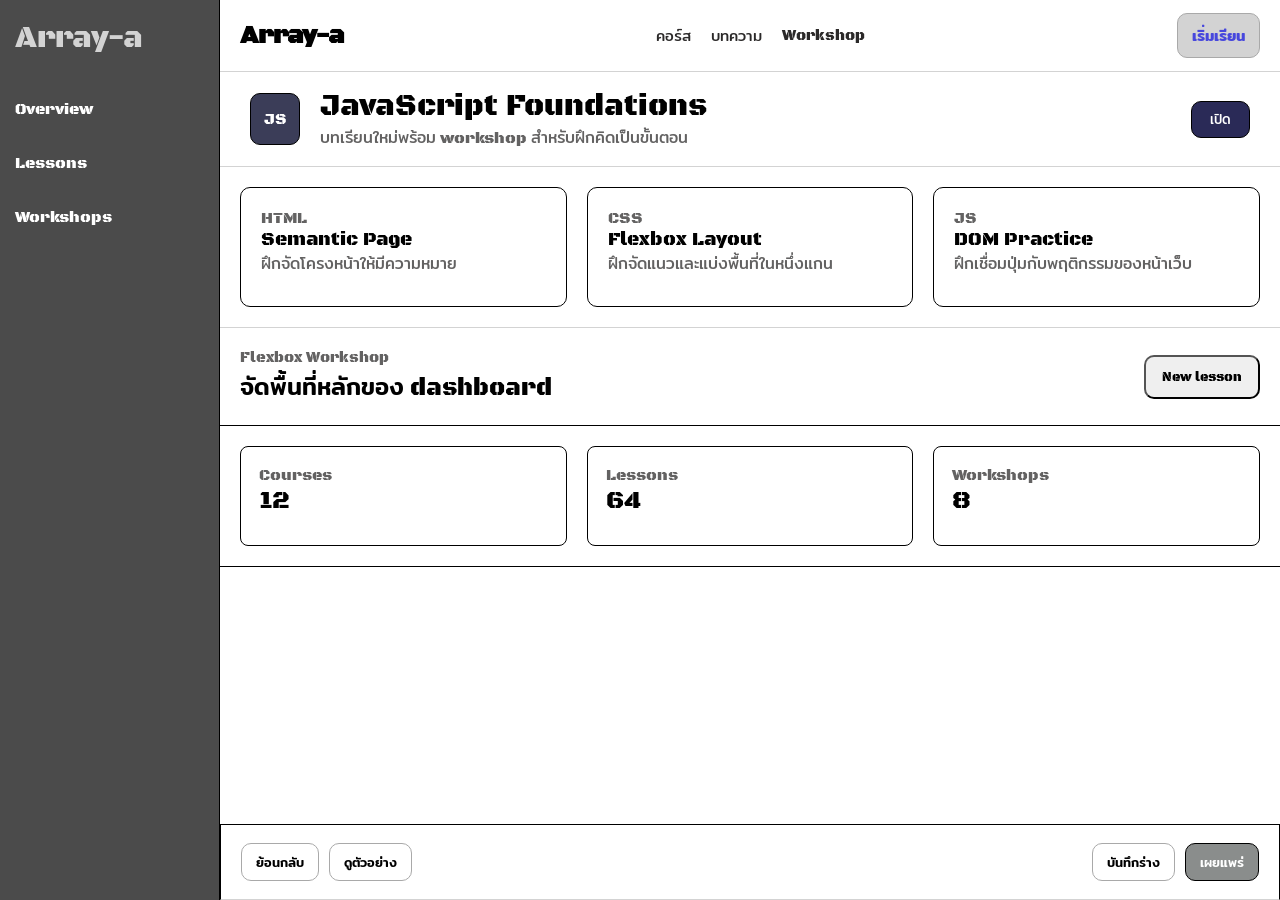
==== flexbox/index.html @ 6e294575 "Add CSS homework" ====
<!doctype html>
<html lang="th">
  <head>
    <meta charset="UTF-8" />
    <meta name="viewport" content="width=device-width, initial-scale=1.0" />

    <title>Flexbox Workshop</title>

    <link rel="stylesheet" href="../global.css" />
    <link rel="stylesheet" href="./flexbox.css" />
  </head>

  <body>
    <!-- 5. Dashboard Shell-->

    <main class="dashboard">
      <!-- Sidebar -->
      <aside class="sidebar">
        <p class="logo">Array-a</p>

        <a href="#">Overview</a>
        <a href="#">Lessons</a>
        <a href="#">Workshops</a>
      </aside>

      <!-- Main Content -->
      <section class="main">
        <!--1. App Header -->

        <header class="app-header">
          <a class="brand" href="#">Array-a</a>

          <nav class="nav">
            <a href="#">คอร์ส</a>
            <a href="#">บทความ</a>
            <a href="#">Workshop</a>
          </nav>

          <a class="cta" href="#">เริ่มเรียน</a>
        </header>

        <!--3. Media Object -->

        <article class="media">
          <div class="avatar">JS</div>

          <div class="media__content">
            <p class="media__title">JavaScript Foundations</p>

            <p class="media__meta">
              บทเรียนใหม่พร้อม workshop สำหรับฝึกคิดเป็นขั้นตอน
            </p>
          </div>

          <button class="media__action">เปิด</button>
        </article>

        <!--4. Responsive Card Row -->

        <section class="card-list">
          <article class="card">
            <p class="card__eyebrow">HTML</p>

            <h3>Semantic Page</h3>

            <p>ฝึกจัดโครงหน้าให้มีความหมาย</p>
          </article>

          <article class="card">
            <p class="card__eyebrow">CSS</p>

            <h3>Flexbox Layout</h3>

            <p>ฝึกจัดแนวและแบ่งพื้นที่ในหนึ่งแกน</p>
          </article>

          <article class="card">
            <p class="card__eyebrow">JS</p>

            <h3>DOM Practice</h3>

            <p>ฝึกเชื่อมปุ่มกับพฤติกรรมของหน้าเว็บ</p>
          </article>
        </section>

        <!-- Dashboard Content -->

        <div class="topbar">
          <div>
            <p class="label">Flexbox Workshop</p>

            <h1>จัดพื้นที่หลักของ dashboard</h1>
          </div>

          <button>New lesson</button>
        </div>

        <div class="summary">
          <article>
            Courses<br />
            <strong>12</strong>
          </article>

          <article>
            Lessons<br />
            <strong>64</strong>
          </article>

          <article>
            Workshops<br />
            <strong>8</strong>
          </article>
        </div>

        <!-- 2. Action Bar -->
        <footer class="panel">
          <div class="action-bar">
            <div class="action-group">
              <button onclick="window.location.href = '../'">ย้อนกลับ</button>
              <button>ดูตัวอย่าง</button>
            </div>

            <div class="action-group">
              <button class="secondary">บันทึกร่าง</button>
              <button class="primary">เผยแพร่</button>
            </div>
          </div>
        </footer>
      </section>
    </main>
  </body>
</html>
---- flexbox/flexbox.css ----
@import url('https://fonts.googleapis.com/css2?family=Black+Ops+One&family=Mali:ital,wght@0,200;0,300;0,400;0,500;0,600;0,700;1,200;1,300;1,400;1,500;1,600;1,700&family=Marvel:ital,wght@0,400;0,700;1,400;1,700&family=Mitr:wght@200;300;400;500;600;700&display=swap');



* {
    box-sizing: border-box;
    margin: 0;
    padding: 0;
    font-family: "Black Ops One", "Mitr", system-ui;
}

body {
    min-height: 100vh;
    background-color: white;
}


.dashboard {
    min-height: 100vh;
    display: flex;
}

.sidebar {
    flex: 0 0 220px;

    display: flex;
    flex-direction: column;
    gap: 10px;
    background-color: rgb(75, 75, 75);
    border-right: 1px solid black;
}

.logo {
    color: lightgray;
    font-size: 30px;
    padding: 20px 15px;
}

.sidebar a {
    padding: 12px 15px;
    text-decoration: none;
    color: white;
    border-radius: 6px;
    font-weight: 300;
}

.sidebar a:hover {
    background-color: rgb(95, 95, 95);
}

.main {
    flex: 1;
    min-width: 0;
    display: flex;
    flex-direction: column;
    background-color: white;
}

.app-header {
    min-height: 72px;

    display: flex;
    justify-content: space-between;
    align-items: center;
    padding: 10px 20px;
    background-color: white;
    border-bottom: 1px solid lightgray;
}

.brand {
    text-decoration: none;
    font-size: 25px;
    font-weight: 600;
    color: rgb(0, 0, 0);
}

.nav {
    display: flex;
    align-items: center;
    gap: 20px;
}

.nav a {
    color: rgb(43, 41, 41);
    text-decoration: none;
    font-size: 15px;
    font-weight: 400;
}

.cta {
    padding: 10px 14px;
    text-decoration: none;
    font-size: 15px;
    font-weight: 600;
    color: rgb(71, 71, 221);
    background-color: lightgray;
    border: 1px solid darkgray;
    border-radius: 10px;
}

footer {
    margin-top: auto;
    border: 1px solid black;
}

.panel {
    padding: 0 20px;
    border-bottom: 1px solid lightgray;
}

.action-bar {
    min-height: 74px;
    display: flex;
    justify-content: space-between;
    align-items: center;
    gap: 16px;
}

.action-group {
    display: flex;
    gap: 10px;
}

.action-group button {
    padding: 8px 14px;
    border-radius: 10px;
    border: 1px solid darkgray;
    color: rgb(0, 0, 0);
    background-color: white;
    font-weight: 500;
    font-size: 13px;
}

.action-group .primary {
    color: white;
    background-color: rgb(138, 141, 140);
    border: 1px solid black;
}

.media {
    display: flex;
    align-items: center;
    gap: 20px;
    padding: 16px 30px;
    border-bottom: 1px solid lightgray;
}

.avatar {
    width: 50px;
    height: 52px;
    flex: 0 0 50px;
    display: flex;
    align-items: center;
    justify-content: center;
    color: white;
    background-color: rgb(59, 61, 88);
    border: 1px solid black;
    border-radius: 10px;
}

.media__content {
    flex: 1;
    min-width: 0;
}

.media__title {
    font-size: 30px;
    font-weight: 500;
}

.media__meta {
    color: rgb(99, 98, 98);
}

.media__action {
    padding: 7px 18px;
    border-radius: 10px;
    border: 1px solid black;
    color: white;
    background-color: rgb(42, 42, 87);
}

.card-list {
    display: flex;
    flex-wrap: wrap;
    gap: 20px;
    padding: 20px;
    border-bottom: 1px solid lightgray;
}

.card {
    flex: 1 1 180px;
    padding: 20px;
    min-height: 120px;
    border: 1px solid black;
    border-radius: 10px;
}

.card h3 {
    font-weight: 300;
}

.card__eyebrow {
    color: rgb(74, 138, 118);
}

.card p {
    color: rgb(99, 98, 98);
}

.topbar {
    display: flex;
    justify-content: space-between;
    align-items: center;
    padding: 20px;
    border-bottom: 1px solid black;
}

.topbar .label {
    font-size: 15px;
    color: rgb(99, 98, 98);
}

.topbar h1 {
    font-weight: 500;
}

.topbar button {
    padding: 12px 16px;
    border-radius: 10px;
}

.summary {
    display: flex;
    gap: 20px;
    padding: 20px;
    border-bottom: 1px solid black;
    color: rgb(99, 98, 98);
}

.summary strong {
    color: black;
    font-size: 25px;
    font-weight: 400;
}

.summary article {
    flex: 1;
    min-height: 100px;
    padding: 18px;
    border: 1px solid black;
    border-radius: 8px;
}

button:hover {
    color: white;
    background-color: rgb(138, 141, 140);
    border: 1px solid black;
}
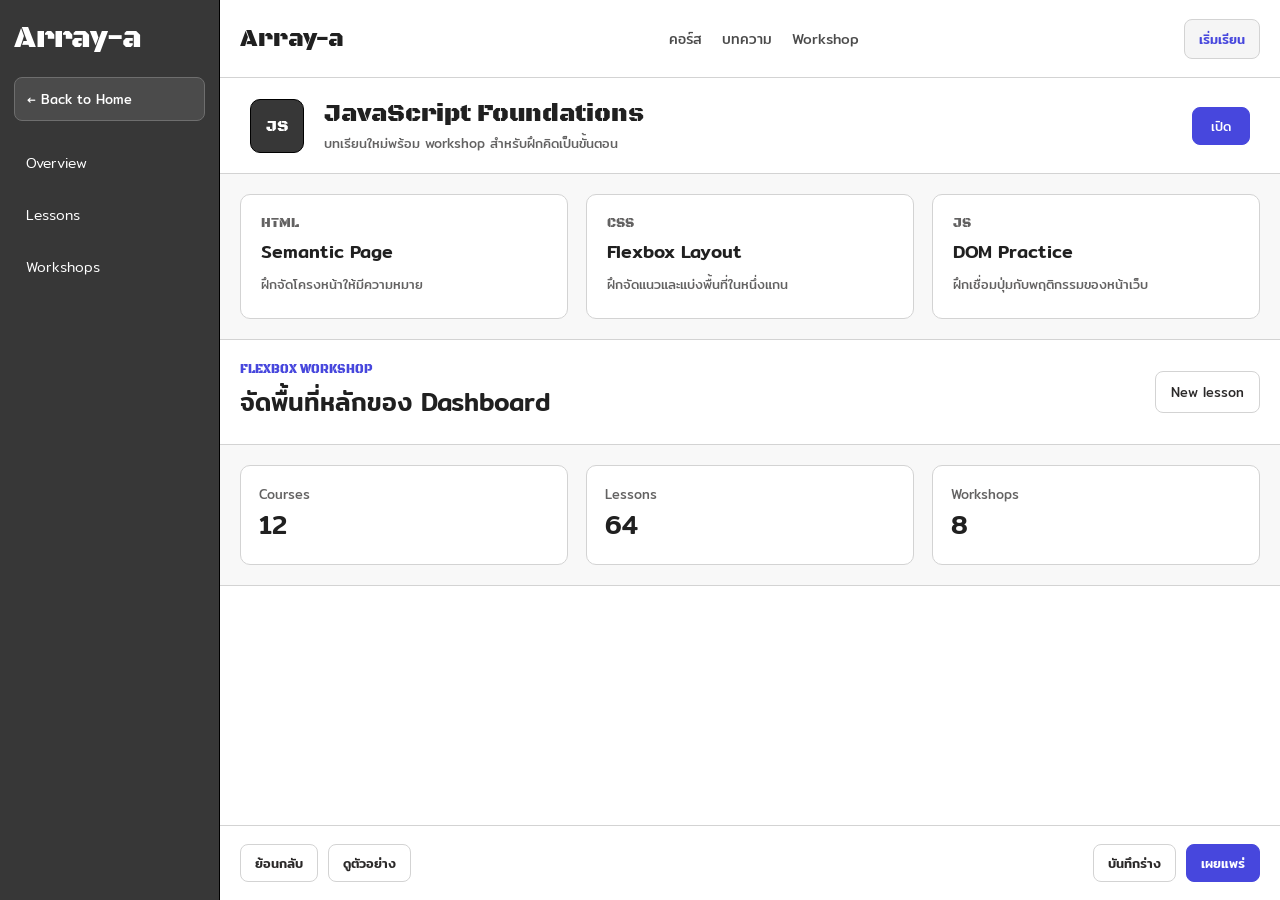
==== commit 8db366da: "Complete CSS homework workshops" ====
--- a/flexbox/index.html
+++ b/flexbox/index.html
@@ -11,12 +11,12 @@
   </head>
 
   <body>
-    <!-- 5. Dashboard Shell-->
-
     <main class="dashboard">
       <!-- Sidebar -->
       <aside class="sidebar">
         <p class="logo">Array-a</p>
+
+        <a class="back-home" href="../"> ← Back to Home </a>
 
         <a href="#">Overview</a>
         <a href="#">Lessons</a>
@@ -25,10 +25,9 @@
 
       <!-- Main Content -->
       <section class="main">
-        <!--1. App Header -->
-
+        <!-- App Header -->
         <header class="app-header">
-          <a class="brand" href="#">Array-a</a>
+          <a class="brand" href="#"> Array-a </a>
 
           <nav class="nav">
             <a href="#">คอร์ส</a>
@@ -36,11 +35,10 @@
             <a href="#">Workshop</a>
           </nav>
 
-          <a class="cta" href="#">เริ่มเรียน</a>
+          <a class="cta" href="#"> เริ่มเรียน </a>
         </header>
 
-        <!--3. Media Object -->
-
+        <!-- Media Object -->
         <article class="media">
           <div class="avatar">JS</div>
 
@@ -55,8 +53,7 @@
           <button class="media__action">เปิด</button>
         </article>
 
-        <!--4. Responsive Card Row -->
-
+        <!-- Card Row -->
         <section class="card-list">
           <article class="card">
             <p class="card__eyebrow">HTML</p>
@@ -84,12 +81,11 @@
         </section>
 
         <!-- Dashboard Content -->
-
         <div class="topbar">
           <div>
-            <p class="label">Flexbox Workshop</p>
+            <p class="label">FLEXBOX WORKSHOP</p>
 
-            <h1>จัดพื้นที่หลักของ dashboard</h1>
+            <h1>จัดพื้นที่หลักของ Dashboard</h1>
           </div>
 
           <button>New lesson</button>
@@ -112,16 +108,18 @@
           </article>
         </div>
 
-        <!-- 2. Action Bar -->
+        <!-- Action Bar -->
         <footer class="panel">
           <div class="action-bar">
             <div class="action-group">
               <button onclick="window.location.href = '../'">ย้อนกลับ</button>
+
               <button>ดูตัวอย่าง</button>
             </div>
 
             <div class="action-group">
               <button class="secondary">บันทึกร่าง</button>
+
               <button class="primary">เผยแพร่</button>
             </div>
           </div>
--- a/flexbox/flexbox.css
+++ b/flexbox/flexbox.css
@@ -1,78 +1,151 @@
-@import url('https://fonts.googleapis.com/css2?family=Black+Ops+One&family=Mali:ital,wght@0,200;0,300;0,400;0,500;0,600;0,700;1,200;1,300;1,400;1,500;1,600;1,700&family=Marvel:ital,wght@0,400;0,700;1,400;1,700&family=Mitr:wght@200;300;400;500;600;700&display=swap');
-
+@import url('https://fonts.googleapis.com/css2?family=Black+Ops+One&family=Mitr:wght@200;300;400;500;600;700&display=swap');
 
 
 * {
     box-sizing: border-box;
     margin: 0;
     padding: 0;
-    font-family: "Black Ops One", "Mitr", system-ui;
-}
+}
+
 
 body {
     min-height: 100vh;
-    background-color: white;
-}
-
+
+    background-color: rgb(248, 248, 248);
+    color: rgb(43, 41, 41);
+
+    font-family: "Mitr", system-ui;
+}
+
+
+/* =========================
+   DASHBOARD
+========================= */
 
 .dashboard {
     min-height: 100vh;
-    display: flex;
-}
+
+    display: flex;
+}
+
+
+/* =========================
+   SIDEBAR
+========================= */
 
 .sidebar {
     flex: 0 0 220px;
 
     display: flex;
     flex-direction: column;
-    gap: 10px;
+    gap: 8px;
+
+    padding: 20px 14px;
+
+    background-color: rgb(55, 55, 55);
+
+    border-right: 1px solid black;
+}
+
+
+.logo {
+    margin-bottom: 12px;
+
+    color: white;
+
+    font-family: "Black Ops One", "Mitr", system-ui;
+    font-size: 30px;
+}
+
+
+.sidebar a {
+    padding: 11px 12px;
+
+    color: white;
+
+    border-radius: 8px;
+
+    text-decoration: none;
+
+    font-size: 14px;
+    font-weight: 300;
+}
+
+
+.sidebar a:hover {
+    background-color: rgb(80, 80, 80);
+}
+
+
+/* Back Home */
+
+.sidebar .back-home {
+    margin-bottom: 12px;
+
+    color: white;
     background-color: rgb(75, 75, 75);
-    border-right: 1px solid black;
-}
-
-.logo {
-    color: lightgray;
-    font-size: 30px;
-    padding: 20px 15px;
-}
-
-.sidebar a {
-    padding: 12px 15px;
-    text-decoration: none;
-    color: white;
-    border-radius: 6px;
-    font-weight: 300;
-}
-
-.sidebar a:hover {
-    background-color: rgb(95, 95, 95);
-}
+
+    border: 1px solid rgb(110, 110, 110);
+
+    font-size: 13px;
+    font-weight: 400;
+}
+
+
+.sidebar .back-home:hover {
+    color: rgb(43, 41, 41);
+    background-color: white;
+
+    border-color: white;
+}
+
+
+/* =========================
+   MAIN
+========================= */
 
 .main {
     flex: 1;
+
     min-width: 0;
+
     display: flex;
     flex-direction: column;
-    background-color: white;
-}
+
+    background-color: white;
+}
+
+
+/* =========================
+   APP HEADER
+========================= */
 
 .app-header {
-    min-height: 72px;
+    min-height: 78px;
 
     display: flex;
     justify-content: space-between;
     align-items: center;
-    padding: 10px 20px;
-    background-color: white;
+    gap: 20px;
+
+    padding: 12px 20px;
+
+    background-color: white;
+
     border-bottom: 1px solid lightgray;
 }
 
+
 .brand {
+    color: rgb(32, 32, 32);
+
     text-decoration: none;
-    font-size: 25px;
-    font-weight: 600;
-    color: rgb(0, 0, 0);
-}
+
+    font-family: "Black Ops One", "Mitr", system-ui;
+    font-size: 24px;
+    font-weight: 400;
+}
+
 
 .nav {
     display: flex;
@@ -80,180 +153,350 @@
     gap: 20px;
 }
 
+
 .nav a {
+    color: rgb(75, 75, 75);
+
+    text-decoration: none;
+
+    font-size: 14px;
+}
+
+
+.nav a:hover {
+    color: rgb(71, 71, 221);
+}
+
+
+.cta {
+    padding: 9px 14px;
+
+    color: rgb(71, 71, 221);
+    background-color: rgb(245, 245, 245);
+
+    border: 1px solid lightgray;
+    border-radius: 8px;
+
+    text-decoration: none;
+
+    font-size: 13px;
+    font-weight: 500;
+}
+
+
+.cta:hover {
+    color: white;
+    background-color: rgb(71, 71, 221);
+
+    border-color: rgb(71, 71, 221);
+}
+
+
+/* =========================
+   MEDIA OBJECT
+========================= */
+
+.media {
+    display: flex;
+    align-items: center;
+    gap: 20px;
+
+    padding: 20px 30px;
+
+    background-color: white;
+
+    border-bottom: 1px solid lightgray;
+}
+
+
+.avatar {
+    width: 54px;
+    height: 54px;
+
+    flex: 0 0 54px;
+
+    display: flex;
+    align-items: center;
+    justify-content: center;
+
+    color: white;
+    background-color: rgb(55, 55, 55);
+
+    border: 1px solid black;
+    border-radius: 10px;
+
+    font-family: "Black Ops One", "Mitr", system-ui;
+}
+
+
+.media__content {
+    flex: 1;
+
+    min-width: 0;
+}
+
+
+.media__title {
+    margin-bottom: 4px;
+
+    color: rgb(32, 32, 32);
+
+    font-family: "Black Ops One", "Mitr", system-ui;
+    font-size: 25px;
+    font-weight: 400;
+}
+
+
+.media__meta {
+    color: rgb(99, 98, 98);
+
+    font-size: 13px;
+}
+
+
+.media__action {
+    padding: 8px 18px;
+
+    color: white;
+    background-color: rgb(71, 71, 221);
+
+    border: 1px solid rgb(71, 71, 221);
+    border-radius: 8px;
+
+    font-family: "Mitr", system-ui;
+    font-size: 13px;
+}
+
+
+.media__action:hover {
+    background-color: rgb(75, 75, 75);
+
+    border-color: rgb(75, 75, 75);
+}
+
+
+/* =========================
+   CARD LIST
+========================= */
+
+.card-list {
+    display: flex;
+    flex-wrap: wrap;
+    gap: 18px;
+
+    padding: 20px;
+
+    background-color: rgb(248, 248, 248);
+
+    border-bottom: 1px solid lightgray;
+}
+
+
+.card {
+    flex: 1 1 180px;
+
+    min-height: 125px;
+
+    padding: 20px;
+
+    background-color: white;
+
+    border: 1px solid lightgray;
+    border-radius: 10px;
+}
+
+
+.card__eyebrow {
+    margin-bottom: 6px;
+
+    color: rgb(71, 71, 221);
+
+    font-family: "Black Ops One", "Mitr", system-ui;
+    font-size: 12px;
+}
+
+
+.card h3 {
+    margin-bottom: 8px;
+
+    color: rgb(32, 32, 32);
+
+    font-size: 18px;
+    font-weight: 500;
+}
+
+
+.card p {
+    color: rgb(99, 98, 98);
+
+    font-size: 13px;
+}
+
+
+/* =========================
+   TOPBAR
+========================= */
+
+.topbar {
+    display: flex;
+    justify-content: space-between;
+    align-items: center;
+    gap: 20px;
+
+    padding: 22px 20px;
+
+    background-color: white;
+
+    border-bottom: 1px solid lightgray;
+}
+
+
+.topbar .label {
+    margin-bottom: 5px;
+
+    color: rgb(71, 71, 221);
+
+    font-family: "Black Ops One", "Mitr", system-ui;
+    font-size: 12px;
+}
+
+
+.topbar h1 {
+    color: rgb(32, 32, 32);
+
+    font-size: 25px;
+    font-weight: 500;
+}
+
+
+.topbar button {
+    padding: 10px 15px;
+
     color: rgb(43, 41, 41);
-    text-decoration: none;
-    font-size: 15px;
-    font-weight: 400;
-}
-
-.cta {
-    padding: 10px 14px;
-    text-decoration: none;
-    font-size: 15px;
-    font-weight: 600;
-    color: rgb(71, 71, 221);
-    background-color: lightgray;
-    border: 1px solid darkgray;
+    background-color: white;
+
+    border: 1px solid lightgray;
+    border-radius: 8px;
+
+    font-family: "Mitr", system-ui;
+    font-size: 13px;
+}
+
+
+.topbar button:hover {
+    color: white;
+    background-color: rgb(75, 75, 75);
+
+    border-color: rgb(75, 75, 75);
+}
+
+
+/* =========================
+   SUMMARY
+========================= */
+
+.summary {
+    display: flex;
+    gap: 18px;
+
+    padding: 20px;
+
+    background-color: rgb(248, 248, 248);
+
+    border-bottom: 1px solid lightgray;
+
+    color: rgb(99, 98, 98);
+}
+
+
+.summary article {
+    flex: 1;
+
+    min-height: 100px;
+
+    padding: 18px;
+
+    background-color: white;
+
+    border: 1px solid lightgray;
     border-radius: 10px;
-}
-
-footer {
+
+    font-size: 13px;
+}
+
+
+.summary strong {
+    color: rgb(32, 32, 32);
+
+    font-size: 26px;
+    font-weight: 500;
+}
+
+
+/* =========================
+   ACTION BAR
+========================= */
+
+.panel {
     margin-top: auto;
-    border: 1px solid black;
-}
-
-.panel {
+
     padding: 0 20px;
-    border-bottom: 1px solid lightgray;
-}
+
+    background-color: white;
+
+    border-top: 1px solid lightgray;
+}
+
 
 .action-bar {
     min-height: 74px;
+
     display: flex;
     justify-content: space-between;
     align-items: center;
     gap: 16px;
 }
 
+
 .action-group {
     display: flex;
     gap: 10px;
 }
+
 
 .action-group button {
     padding: 8px 14px;
-    border-radius: 10px;
-    border: 1px solid darkgray;
-    color: rgb(0, 0, 0);
-    background-color: white;
+
+    color: rgb(43, 41, 41);
+    background-color: white;
+
+    border: 1px solid lightgray;
+    border-radius: 8px;
+
+    font-family: "Mitr", system-ui;
+    font-size: 13px;
     font-weight: 500;
-    font-size: 13px;
-}
+}
+
+
+.action-group button:hover {
+    color: white;
+    background-color: rgb(75, 75, 75);
+
+    border-color: rgb(75, 75, 75);
+}
+
 
 .action-group .primary {
     color: white;
-    background-color: rgb(138, 141, 140);
-    border: 1px solid black;
-}
-
-.media {
-    display: flex;
-    align-items: center;
-    gap: 20px;
-    padding: 16px 30px;
-    border-bottom: 1px solid lightgray;
-}
-
-.avatar {
-    width: 50px;
-    height: 52px;
-    flex: 0 0 50px;
-    display: flex;
-    align-items: center;
-    justify-content: center;
-    color: white;
-    background-color: rgb(59, 61, 88);
-    border: 1px solid black;
-    border-radius: 10px;
-}
-
-.media__content {
-    flex: 1;
-    min-width: 0;
-}
-
-.media__title {
-    font-size: 30px;
-    font-weight: 500;
-}
-
-.media__meta {
-    color: rgb(99, 98, 98);
-}
-
-.media__action {
-    padding: 7px 18px;
-    border-radius: 10px;
-    border: 1px solid black;
-    color: white;
-    background-color: rgb(42, 42, 87);
-}
-
-.card-list {
-    display: flex;
-    flex-wrap: wrap;
-    gap: 20px;
-    padding: 20px;
-    border-bottom: 1px solid lightgray;
-}
-
-.card {
-    flex: 1 1 180px;
-    padding: 20px;
-    min-height: 120px;
-    border: 1px solid black;
-    border-radius: 10px;
-}
-
-.card h3 {
-    font-weight: 300;
-}
-
-.card__eyebrow {
-    color: rgb(74, 138, 118);
-}
-
-.card p {
-    color: rgb(99, 98, 98);
-}
-
-.topbar {
-    display: flex;
-    justify-content: space-between;
-    align-items: center;
-    padding: 20px;
-    border-bottom: 1px solid black;
-}
-
-.topbar .label {
-    font-size: 15px;
-    color: rgb(99, 98, 98);
-}
-
-.topbar h1 {
-    font-weight: 500;
-}
-
-.topbar button {
-    padding: 12px 16px;
-    border-radius: 10px;
-}
-
-.summary {
-    display: flex;
-    gap: 20px;
-    padding: 20px;
-    border-bottom: 1px solid black;
-    color: rgb(99, 98, 98);
-}
-
-.summary strong {
-    color: black;
-    font-size: 25px;
-    font-weight: 400;
-}
-
-.summary article {
-    flex: 1;
-    min-height: 100px;
-    padding: 18px;
-    border: 1px solid black;
-    border-radius: 8px;
-}
-
-button:hover {
-    color: white;
-    background-color: rgb(138, 141, 140);
-    border: 1px solid black;
-}
+    background-color: rgb(71, 71, 221);
+
+    border-color: rgb(71, 71, 221);
+}
+
+
+.action-group .primary:hover {
+    background-color: rgb(55, 55, 55);
+
+    border-color: rgb(55, 55, 55);
+}
